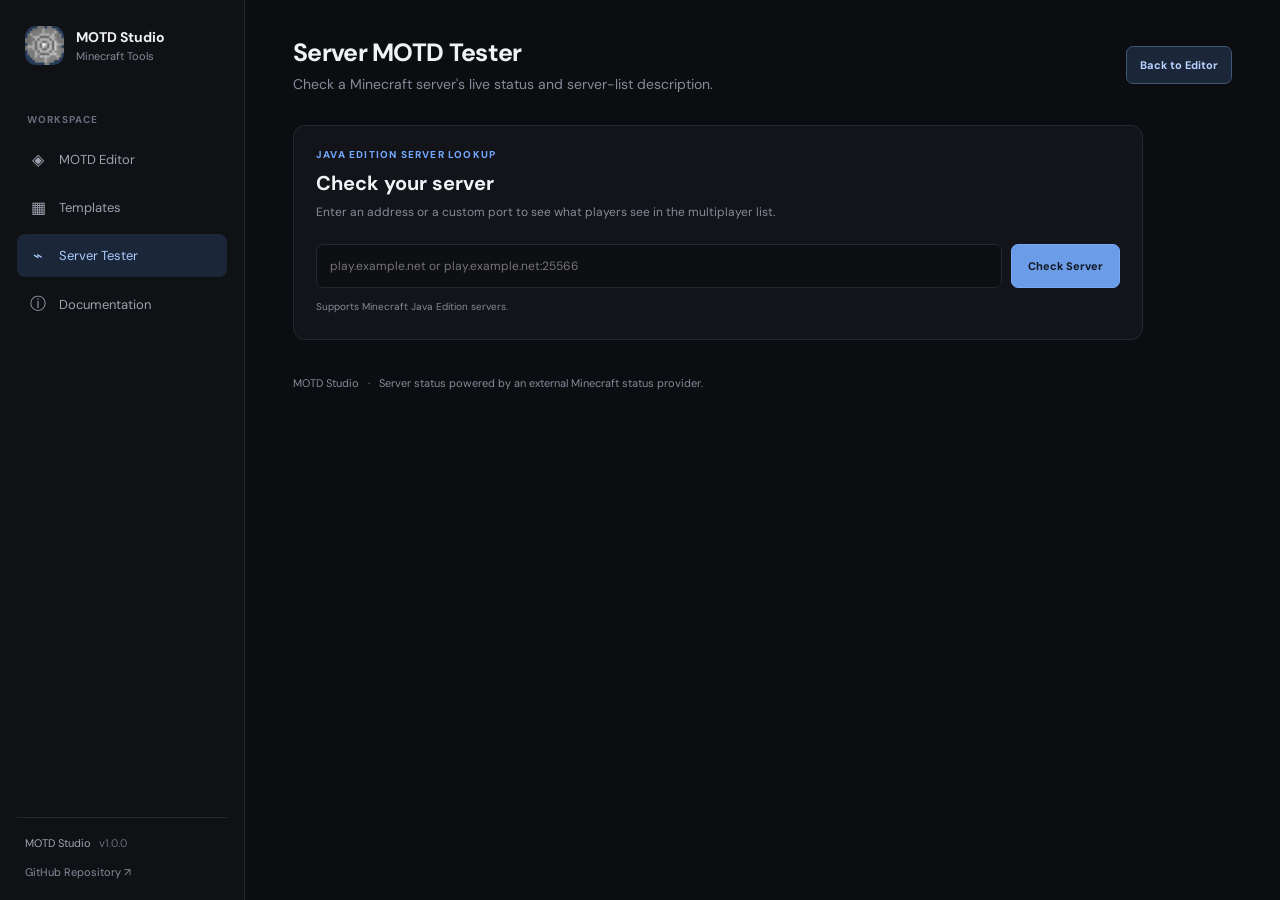
==== server-tester.html @ b9bab750 "Use animated logo GIF across website branding" ====
<!DOCTYPE html>
<html lang="en">
<head>
    <meta charset="UTF-8">
    <meta name="viewport" content="width=device-width, initial-scale=1.0">
    <meta name="theme-color" content="#0c0d10">
    <link rel="icon" type="image/gif" href="/assets/icons/logo.gif">
    <title>Server MOTD Tester | MOTD Studio</title>
    <meta name="description" content="Check a Minecraft server's live status, MOTD, players, and version.">
    <link rel="stylesheet" href="css/main.css">
    <link rel="stylesheet" href="css/sidebar.css">
    <link rel="stylesheet" href="css/server-tester.css">
</head>
<body>
<div class="app">
    <aside class="sidebar">
        <div class="brand"><img class="brand-icon" src="/assets/icons/logo.gif" alt="MOTD Studio logo" width="39" height="39"><div class="brand-text"><h2>MOTD Studio</h2><span>Minecraft Tools</span></div></div>
        <div class="nav-label">WORKSPACE</div>
        <nav class="navigation">
            <a href="/" class="nav-item"><span class="nav-icon">◈</span>MOTD Editor</a>
            <a href="/templates" class="nav-item"><span class="nav-icon">▦</span>Templates</a>
            <a href="/server-tester" class="nav-item active" aria-current="page"><span class="nav-icon">⌁</span>Server Tester</a>
            <a href="https://github.com/Hmr-Abood/MOTD-Studio#readme" class="nav-item" target="_blank" rel="noopener noreferrer"><span class="nav-icon">ⓘ</span>Documentation</a>
        </nav>
        <div class="sidebar-bottom"><div class="version">MOTD Studio <span>v1.0.0</span></div><a href="https://github.com/Hmr-Abood/MOTD-Studio" target="_blank" rel="noopener noreferrer">GitHub Repository ↗</a></div>
    </aside>
    <main class="main tester-main">
        <header class="topbar">
            <div><h1>Server MOTD Tester</h1><p>Check a Minecraft server's live status and server-list description.</p></div>
            <a class="tester-back" href="/">Back to Editor</a>
        </header>
        <section class="panel tester-search-panel">
            <div class="tester-heading"><span class="eyebrow">JAVA EDITION SERVER LOOKUP</span><h2>Check your server</h2><p>Enter an address or a custom port to see what players see in the multiplayer list.</p></div>
            <form id="server-lookup-form" class="server-lookup-form">
                <label class="sr-only" for="server-address">Server address</label>
                <input id="server-address" name="address" type="text" maxlength="260" placeholder="play.example.net or play.example.net:25566" autocomplete="url" required>
                <button type="submit" id="server-lookup-button">Check Server</button>
            </form>
            <p class="tester-status" id="tester-status" role="status" aria-live="polite">Supports Minecraft Java Edition servers.</p>
        </section>
        <section class="panel server-result" id="server-result" hidden aria-live="polite">
            <div class="server-result-heading">
                <div><span class="eyebrow">SERVER STATUS</span><h2 id="result-hostname">Server</h2></div>
                <span class="server-state" id="server-state">Checking</span>
            </div>
            <div class="server-preview">
                <div class="result-icon"><img id="result-icon" alt="Server icon" hidden><span id="result-icon-fallback">M</span></div>
                <div class="result-motd" id="result-motd"><p>No MOTD available.</p></div>
                <div class="result-players"><strong id="result-player-count">—</strong><span>PLAYERS</span></div>
            </div>
            <div class="server-details">
                <div><span>VERSION</span><strong id="result-version">—</strong></div>
                <div><span>SOFTWARE</span><strong id="result-software">—</strong></div>
                <div><span>ADDRESS</span><strong id="result-address">—</strong></div>
            </div>
            <div class="tester-actions"><a href="/" target="_top" id="open-motd-editor" class="tester-edit-link">Open MOTD Editor</a><button type="button" id="test-again-button">Check Again</button></div>
        </section>
        <footer>MOTD Studio <span>·</span> Server status powered by an external Minecraft status provider.</footer>
    </main>
</div>
<script type="module" src="js/server-tester.js"></script>
</body>
</html>
---- css/main.css ----
@import url('https://fonts.googleapis.com/css2?family=DM+Sans:wght@400;500;600;700;800&display=swap');

:root {
    --background: #0c0d10;
    --surface: #121419;
    --surface-light: #181b22;
    --border: #252832;
    --text: #f1f2f5;
    --muted: #858b98;
    --accent: #72a7ff;
    --accent-hover: #8bb7ff;
    --radius: 12px;
}


@font-face {
    font-family: "Minecraft";
    src: url("../assets/fonts/Minecraft.ttf") format("truetype");
    font-display: swap;
}

.server-info {
    font-family: "Minecraft", monospace;
}

* {
    box-sizing: border-box;
    margin: 0;
    padding: 0;
}

body {
    min-height: 100vh;
    background: var(--background);
    color: var(--text);
    font-family: 'DM Sans', sans-serif;
    font-size: 14px;
}

button, input {
    font: inherit;
}

button {
    cursor: pointer;
}

a {
    color: inherit;
    text-decoration: none;
}

.app {
    display: flex;
    min-height: 100vh;
}

.main {
    flex: 1;
    min-width: 0;
    padding: 36px 48px 24px;
}

.topbar {
    display: flex;
    justify-content: space-between;
    align-items: center;
    gap: 20px;
    margin-bottom: 32px;
}

.topbar h1 {
    font-size: 25px;
    font-weight: 700;
    letter-spacing: -0.7px;
}

.topbar p,
.panel-header p {
    color: var(--muted);
    margin-top: 6px;
}

.save-status {
    display: flex;
    align-items: center;
    gap: 9px;
    color: var(--muted);
    font-size: 12px;
}

.status-dot {
    width: 7px;
    height: 7px;
    border-radius: 50%;
    background: #53c98b;
}

.content {
    display: grid;
    grid-template-columns: minmax(0, 1.1fr) minmax(340px, 0.9fr);
    align-items: start;
    gap: 22px;
}

.panel {
    min-width: 0;
    background: var(--surface);
    border: 1px solid var(--border);
    border-radius: var(--radius);
    padding: 22px;
}

.panel-header {
    display: flex;
    justify-content: space-between;
    align-items: flex-start;
    gap: 12px;
    margin-bottom: 24px;
}

.panel-header h2 {
    font-size: 16px;
    font-weight: 700;
}

.panel-header p {
    font-size: 12px;
}

footer {
    margin-top: 36px;
    color: var(--muted);
    font-size: 11px;
}

footer span {
    margin: 0 6px;
}

@media (max-width: 1050px) {
    .main {
        padding: 28px;
    }

    .content {
        grid-template-columns: 1fr;
    }
}

@media (max-width: 600px) {
    .main {
        padding: 22px 15px;
    }

    .topbar {
        align-items: flex-start;
        flex-direction: column;
    }

    .panel {
        padding: 17px;
    }
}


/* Template gallery */
.templates-panel {
    grid-column: 1 / -1;
    scroll-margin-top: 24px;
}

.template-toolbar {
    display: flex;
    flex-wrap: wrap;
    align-items: center;
    justify-content: space-between;
    gap: 14px;
    margin-bottom: 18px;
}

.template-toolbar input {
    flex: 1 1 190px;
    min-width: 0;
    height: 38px;
    padding: 0 11px;
    border: 1px solid var(--border);
    border-radius: 7px;
    outline: none;
    background: #0d0f13;
    color: var(--text);
    font-size: 12px;
}

.template-toolbar input:focus {
    border-color: var(--accent);
}

.template-filters {
    display: flex;
    flex-wrap: wrap;
    gap: 6px;
}

.template-filter {
    padding: 7px 10px;
    border: 1px solid var(--border);
    border-radius: 6px;
    background: transparent;
    color: var(--muted);
    font-size: 10px;
}

.template-filter:hover,
.template-filter.active {
    border-color: #405675;
    background: #1b2638;
    color: #b8d2ff;
}

.template-grid {
    display: grid;
    grid-template-columns: repeat(auto-fit, minmax(220px, 1fr));
    gap: 12px;
}

.template-card {
    min-width: 0;
    padding: 14px;
    border: 1px solid var(--border);
    border-radius: 8px;
    background: #0e1015;
}

.template-card-top {
    display: flex;
    align-items: center;
    justify-content: space-between;
    gap: 8px;
    margin-bottom: 12px;
}

.template-card h3 {
    font-size: 12px;
    font-weight: 700;
}

.template-category {
    color: var(--muted);
    font-size: 9px;
}

.template-mockup {
    min-height: 58px;
    display: flex;
    flex-direction: column;
    justify-content: center;
    gap: 5px;
    overflow: hidden;
    padding: 10px;
    border: 1px solid #292d36;
    border-radius: 6px;
    background: #08090b;
    font-family: "Minecraft", monospace;
    font-size: 11px;
    white-space: pre;
}

.template-description {
    min-height: 30px;
    margin: 10px 0 12px;
    color: var(--muted);
    font-size: 10px;
    line-height: 1.5;
}

.template-apply {
    width: 100%;
    padding: 9px 10px;
    border: 1px solid #405675;
    border-radius: 6px;
    background: #1b2638;
    color: #b8d2ff;
    font-size: 10px;
    font-weight: 700;
}

.template-apply:hover {
    background: #263750;
}

.templates-loading,
.templates-empty {
    grid-column: 1 / -1;
    padding: 22px 0;
    color: var(--muted);
    font-size: 12px;
    text-align: center;
}
---- css/sidebar.css ----
.sidebar {
    width: 245px;
    flex-shrink: 0;
    display: flex;
    flex-direction: column;
    min-height: 100vh;
    padding: 26px 17px 20px;
    background: #101115;
    border-right: 1px solid var(--border);
}

.brand {
    display: flex;
    align-items: center;
    gap: 12px;
    padding: 0 8px;
    margin-bottom: 48px;
}

.brand-icon {
    width: 39px;
    height: 39px;
    display: grid;
    place-items: center;
    border-radius: 11px;
    background: #253a59;
    color: #a9ccff;
    font-size: 20px;
    font-weight: 800;
}

.brand-text h2 {
    font-size: 14px;
    font-weight: 700;
}

.brand-text span {
    display: block;
    margin-top: 3px;
    color: var(--muted);
    font-size: 11px;
}

.nav-label {
    padding: 0 10px;
    margin-bottom: 12px;
    color: #686e7b;
    font-size: 10px;
    font-weight: 700;
    letter-spacing: 1px;
}

.navigation {
    display: flex;
    flex-direction: column;
    gap: 5px;
}

.nav-item {
    display: flex;
    align-items: center;
    gap: 12px;
    padding: 11px 12px;
    border-radius: 8px;
    color: #9da2ae;
    font-size: 13px;
    transition: background 0.2s, color 0.2s;
}

.nav-item:hover {
    background: var(--surface-light);
    color: var(--text);
}

.nav-item.active {
    background: #1b2638;
    color: #a9ccff;
}

.nav-icon {
    width: 18px;
    text-align: center;
    font-size: 16px;
}

.sidebar-bottom {
    margin-top: auto;
    padding: 18px 8px 0;
    border-top: 1px solid var(--border);
}

.version {
    margin-bottom: 12px;
    color: #a1a5af;
    font-size: 11px;
}

.version span {
    margin-left: 5px;
    color: #656b77;
}

.sidebar-bottom a {
    color: var(--muted);
    font-size: 11px;
}

.sidebar-bottom a:hover {
    color: var(--text);
}

@media (max-width: 700px) {
    .sidebar {
        width: 65px;
        padding: 20px 8px;
    }

    .brand {
        justify-content: center;
        padding: 0;
        margin-bottom: 35px;
    }

    .brand-text,
    .nav-label,
    .sidebar-bottom {
        display: none;
    }

    .nav-item {
        justify-content: center;
        padding: 12px 0;
        font-size: 0;
    }

    .nav-icon {
        font-size: 19px;
    }
}


.nav-item[aria-disabled="true"] {
    opacity: 0.45;
    cursor: not-allowed;
}

/* Keep app navigation clickable above page content. */
.navigation { position:relative; z-index:20; }
.navigation .nav-item { position:relative; z-index:21; pointer-events:auto; }
---- css/server-tester.css ----
.tester-main { max-width: 1250px; }
.tester-back, .tester-edit-link { display:inline-flex; align-items:center; justify-content:center; min-height:38px; padding:0 13px; border:1px solid #405675; border-radius:7px; background:#1b2638; color:#b8d2ff; font-size:11px; font-weight:700; }
.tester-search-panel { max-width:850px; }
.eyebrow { display:block; margin-bottom:9px; color:var(--accent); font-size:10px; font-weight:800; letter-spacing:1.2px; }
.tester-heading h2 { font-size:20px; }
.tester-heading p { margin-top:7px; color:var(--muted); font-size:12px; line-height:1.6; }
.server-lookup-form { display:flex; gap:9px; margin-top:22px; }
.server-lookup-form input { flex:1; min-width:0; height:44px; padding:0 13px; border:1px solid var(--border); border-radius:7px; outline:none; background:#0d0f13; color:var(--text); font:inherit; font-size:12px; }
.server-lookup-form input:focus { border-color:var(--accent); }
.server-lookup-form button, .tester-actions button { min-height:44px; padding:0 16px; border:1px solid #78a9f5; border-radius:7px; background:#6b9ce8; color:#101722; font-size:11px; font-weight:700; }
.server-lookup-form button:disabled { opacity:.6; cursor:wait; }
.tester-status { min-height:17px; margin-top:12px; color:var(--muted); font-size:10px; }
.server-result { max-width:850px; margin-top:18px; }
.server-result-heading { display:flex; align-items:center; justify-content:space-between; gap:12px; margin-bottom:18px; }
.server-result-heading h2 { font-size:17px; overflow-wrap:anywhere; }
.server-state { padding:6px 10px; border:1px solid var(--border); border-radius:6px; color:var(--muted); font-size:10px; font-weight:800; }
.server-state.is-online { border-color:#285c43; background:#12251b; color:#83d6a7; }
.server-state.is-offline { border-color:#633838; background:#281719; color:#e89a9a; }
.server-preview { display:flex; align-items:center; gap:13px; min-height:92px; padding:12px; border:2px solid #a0a0a0; background:#000; font-family:"Minecraft",monospace; }
.result-icon { display:grid; flex:0 0 64px; width:64px; height:64px; place-items:center; overflow:hidden; background:#151515; color:#a9ccff; font-family:Arial,sans-serif; font-size:25px; }
.result-icon img { width:100%; height:100%; object-fit:cover; image-rendering:pixelated; }
.result-motd { flex:1; min-width:0; overflow:hidden; color:#fff; font-size:12px; line-height:1.6; }
.result-motd p { overflow-wrap:anywhere; }
.result-players { display:flex; flex-direction:column; gap:4px; align-items:flex-end; color:#bdbdbd; white-space:nowrap; }
.result-players strong { font-size:12px; }
.result-players span { color:#777; font:700 8px Arial,sans-serif; letter-spacing:.7px; }
.server-details { display:grid; grid-template-columns:repeat(3,minmax(0,1fr)); gap:10px; margin-top:16px; }
.server-details div { min-width:0; padding:12px; border:1px solid var(--border); border-radius:7px; background:#0d0f13; }
.server-details span { display:block; margin-bottom:7px; color:var(--muted); font-size:9px; font-weight:700; letter-spacing:.7px; }
.server-details strong { display:block; overflow-wrap:anywhere; color:var(--text); font-size:11px; }
.tester-actions { display:flex; align-items:center; justify-content:flex-end; gap:9px; margin-top:17px; }
.tester-actions button { min-height:36px; }
.tester-actions .tester-edit-link { min-height:36px; }
.sr-only { position:absolute; width:1px; height:1px; padding:0; margin:-1px; overflow:hidden; clip:rect(0,0,0,0); white-space:nowrap; border:0; }
@media(max-width:600px) { .server-lookup-form { flex-direction:column; } .server-lookup-form button { width:100%; } .server-preview { gap:8px; padding:8px; } .result-icon { flex-basis:48px; width:48px; height:48px; } .result-motd { font-size:10px; } .result-players strong { font-size:10px; } .server-details { grid-template-columns:1fr; } .tester-actions { align-items:stretch; flex-direction:column; } .tester-actions a,.tester-actions button { width:100%; } }
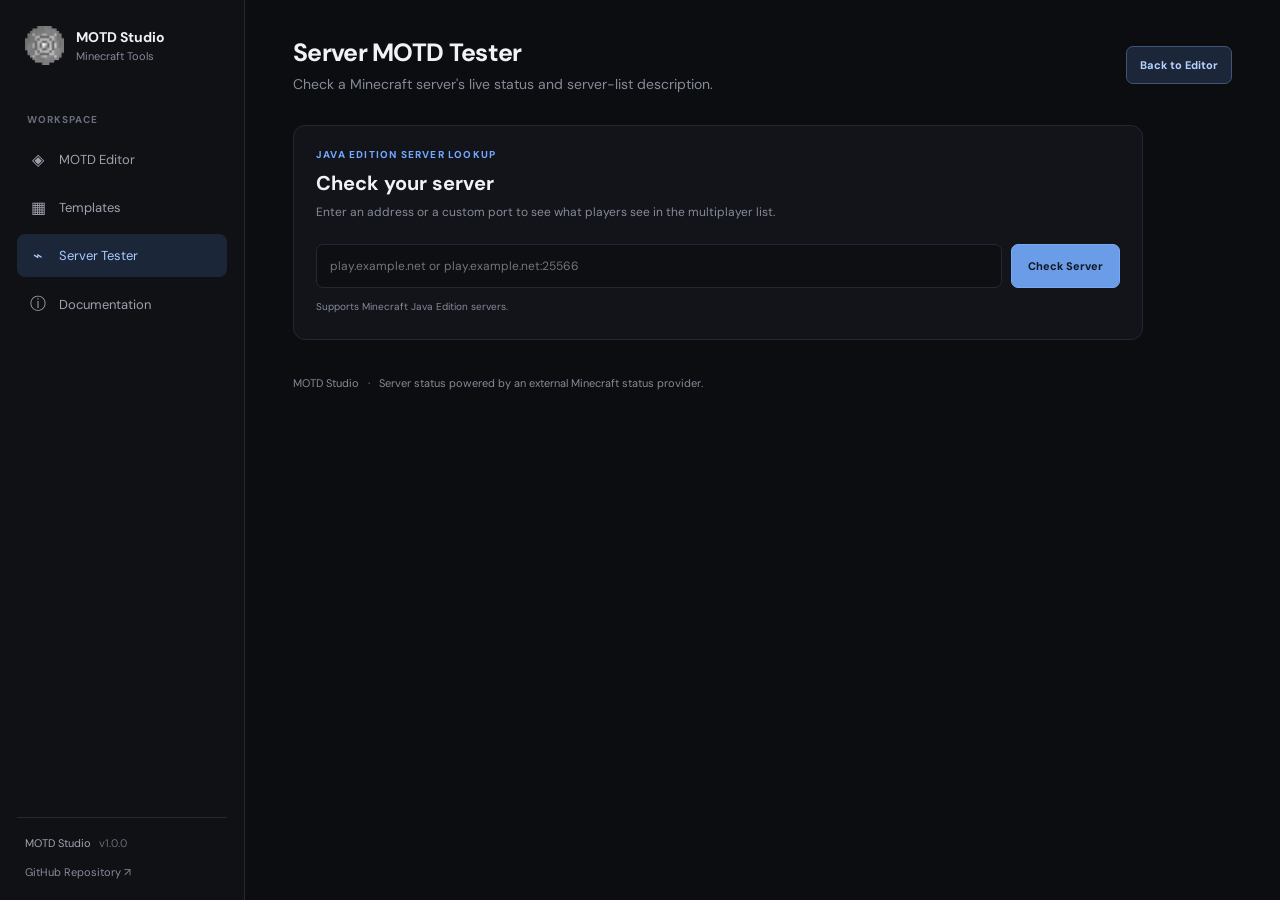
==== commit 2729264e: "Use brand logo across site and README" ====
--- a/server-tester.html
+++ b/server-tester.html
@@ -4,7 +4,8 @@
     <meta charset="UTF-8">
     <meta name="viewport" content="width=device-width, initial-scale=1.0">
     <meta name="theme-color" content="#0c0d10">
-    <link rel="icon" type="image/gif" href="/assets/icons/logo.gif">
+    <link rel="icon" type="image/gif" href="/assets/icons/logo.gif?v=2">
+    <link rel="shortcut icon" href="/assets/icons/logo.gif?v=2">
     <title>Server MOTD Tester | MOTD Studio</title>
     <meta name="description" content="Check a Minecraft server's live status, MOTD, players, and version.">
     <link rel="stylesheet" href="css/main.css">
@@ -14,7 +15,7 @@
 <body>
 <div class="app">
     <aside class="sidebar">
-        <div class="brand"><img class="brand-icon" src="/assets/icons/logo.gif" alt="MOTD Studio logo" width="39" height="39"><div class="brand-text"><h2>MOTD Studio</h2><span>Minecraft Tools</span></div></div>
+        <div class="brand"><img class="brand-icon" src="/assets/icons/logo.gif?v=2" alt="MOTD Studio logo" width="39" height="39"><div class="brand-text"><h2>MOTD Studio</h2><span>Minecraft Tools</span></div></div>
         <div class="nav-label">WORKSPACE</div>
         <nav class="navigation">
             <a href="/" class="nav-item"><span class="nav-icon">◈</span>MOTD Editor</a>
--- a/css/sidebar.css
+++ b/css/sidebar.css
@@ -19,15 +19,12 @@
 }
 
 .brand-icon {
+    display: block;
     width: 39px;
     height: 39px;
-    display: grid;
-    place-items: center;
-    border-radius: 11px;
-    background: #253a59;
-    color: #a9ccff;
-    font-size: 20px;
-    font-weight: 800;
+    flex: 0 0 39px;
+    object-fit: contain;
+    border-radius: 9px;
 }
 
 .brand-text h2 {
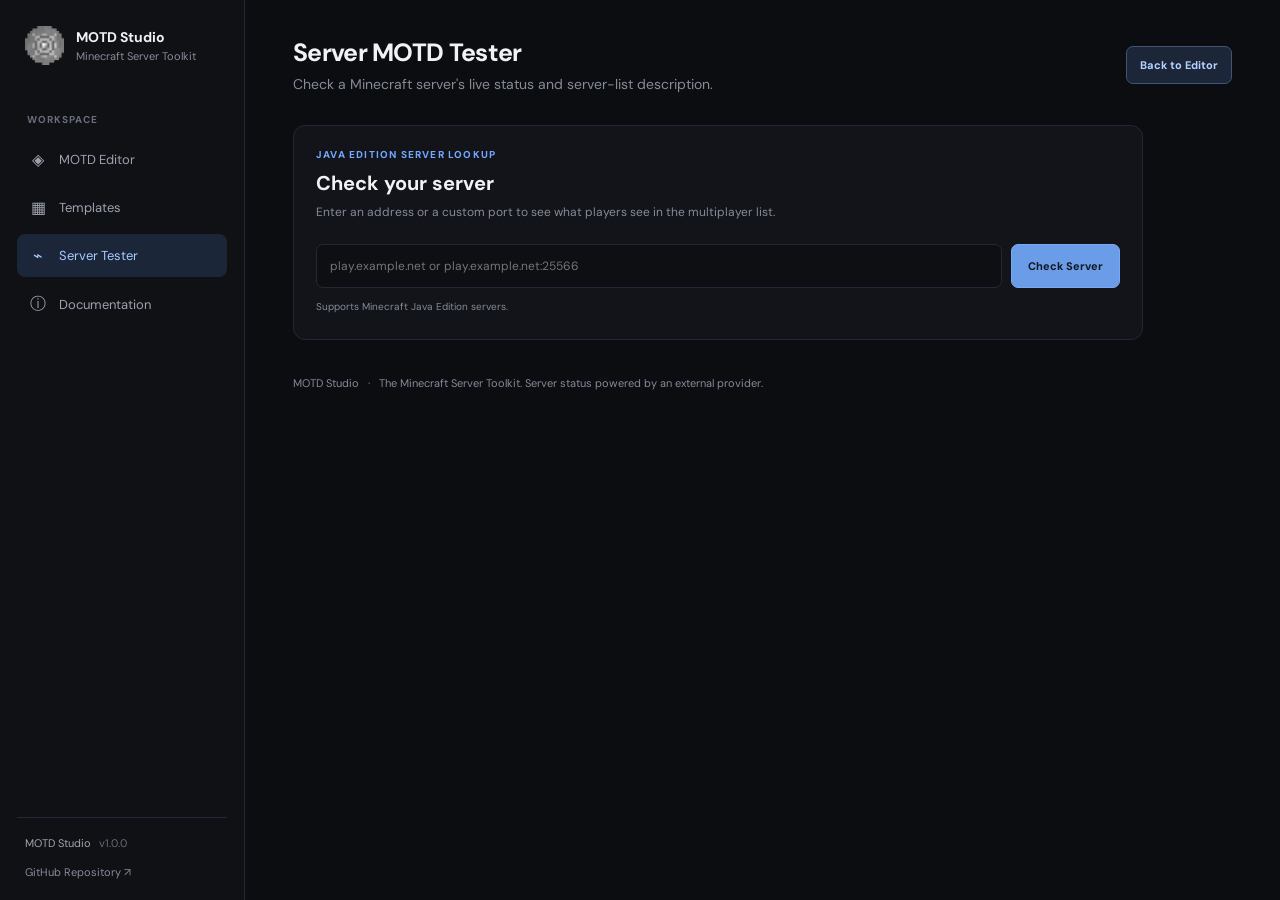
==== commit 91770c02: "Update MOTD Studio toolkit branding" ====
--- a/server-tester.html
+++ b/server-tester.html
@@ -7,7 +7,7 @@
     <link rel="icon" type="image/gif" href="/assets/icons/logo.gif?v=2">
     <link rel="shortcut icon" href="/assets/icons/logo.gif?v=2">
     <title>Server MOTD Tester | MOTD Studio</title>
-    <meta name="description" content="Check a Minecraft server's live status, MOTD, players, and version.">
+    <meta name="description" content="Test Minecraft Java servers with MOTD Studio, the Minecraft Server Toolkit. Check status, MOTD, players, and version.">
     <link rel="stylesheet" href="css/main.css">
     <link rel="stylesheet" href="css/sidebar.css">
     <link rel="stylesheet" href="css/server-tester.css">
@@ -15,7 +15,7 @@
 <body>
 <div class="app">
     <aside class="sidebar">
-        <div class="brand"><img class="brand-icon" src="/assets/icons/logo.gif?v=2" alt="MOTD Studio logo" width="39" height="39"><div class="brand-text"><h2>MOTD Studio</h2><span>Minecraft Tools</span></div></div>
+        <div class="brand"><img class="brand-icon" src="/assets/icons/logo.gif?v=2" alt="MOTD Studio logo" width="39" height="39"><div class="brand-text"><h2>MOTD Studio</h2><span>Minecraft Server Toolkit</span></div></div>
         <div class="nav-label">WORKSPACE</div>
         <nav class="navigation">
             <a href="/" class="nav-item"><span class="nav-icon">◈</span>MOTD Editor</a>
@@ -54,9 +54,9 @@
                 <div><span>SOFTWARE</span><strong id="result-software">—</strong></div>
                 <div><span>ADDRESS</span><strong id="result-address">—</strong></div>
             </div>
-            <div class="tester-actions"><a href="/" target="_top" id="open-motd-editor" class="tester-edit-link">Open MOTD Editor</a><button type="button" id="test-again-button">Check Again</button></div>
+            <div class="tester-actions"><button type="button" id="test-again-button">Check Again</button></div>
         </section>
-        <footer>MOTD Studio <span>·</span> Server status powered by an external Minecraft status provider.</footer>
+        <footer>MOTD Studio <span>·</span> The Minecraft Server Toolkit. Server status powered by an external provider.</footer>
     </main>
 </div>
 <script type="module" src="js/server-tester.js"></script>
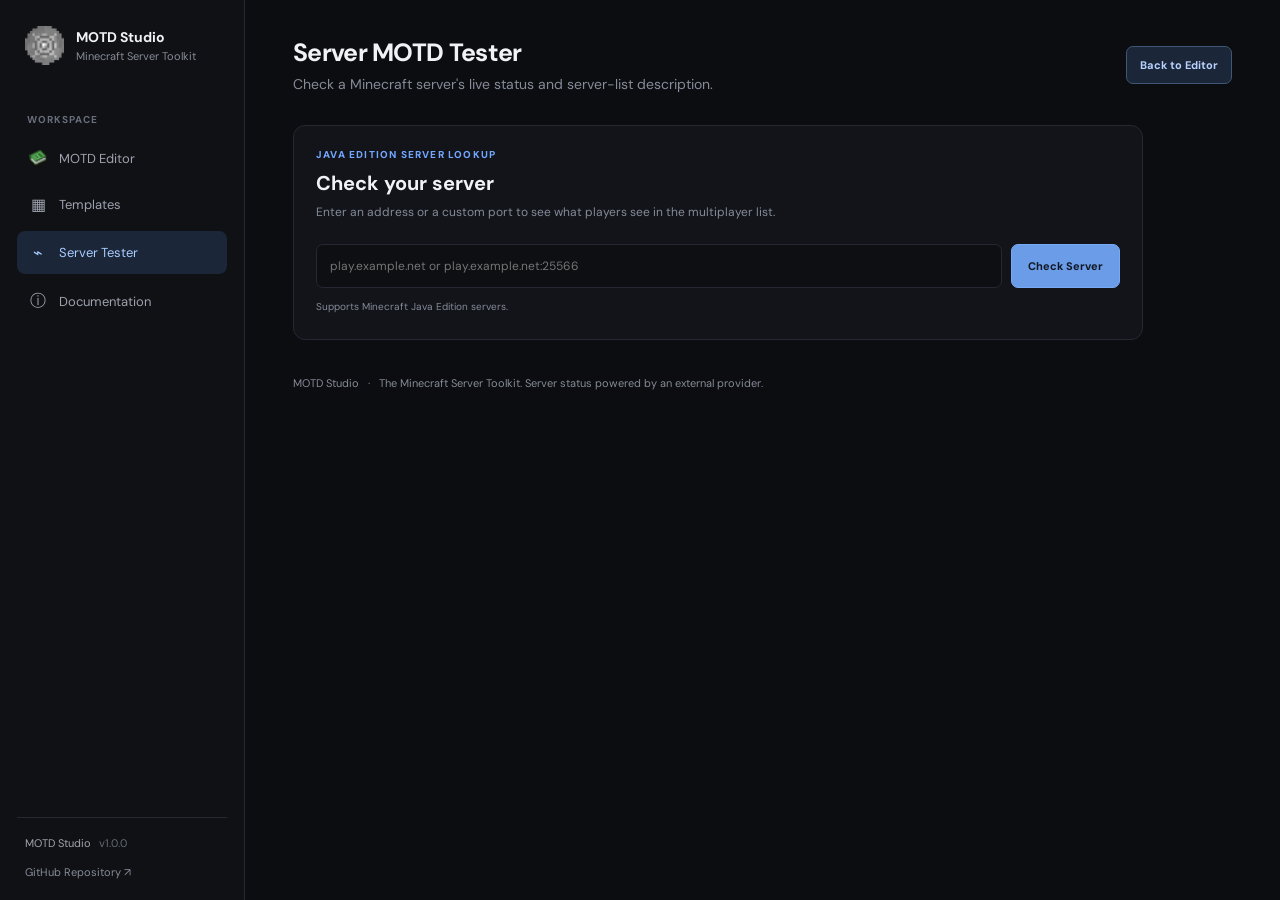
==== commit 54e6c2a6: "Use knowledge book image for MOTD Editor sidebar icon" ====
--- a/server-tester.html
+++ b/server-tester.html
@@ -18,7 +18,7 @@
         <div class="brand"><img class="brand-icon" src="/assets/icons/logo.gif?v=2" alt="MOTD Studio logo" width="39" height="39"><div class="brand-text"><h2>MOTD Studio</h2><span>Minecraft Server Toolkit</span></div></div>
         <div class="nav-label">WORKSPACE</div>
         <nav class="navigation">
-            <a href="/" class="nav-item"><span class="nav-icon">◈</span>MOTD Editor</a>
+            <a href="/" class="nav-item"><img class="nav-icon nav-icon-image" src="/assets/icons/knowledge-book.png" alt="" aria-hidden="true">MOTD Editor</a>
             <a href="/templates" class="nav-item"><span class="nav-icon">▦</span>Templates</a>
             <a href="/server-tester" class="nav-item active" aria-current="page"><span class="nav-icon">⌁</span>Server Tester</a>
             <a href="https://github.com/Hmr-Abood/MOTD-Studio#readme" class="nav-item" target="_blank" rel="noopener noreferrer"><span class="nav-icon">ⓘ</span>Documentation</a>
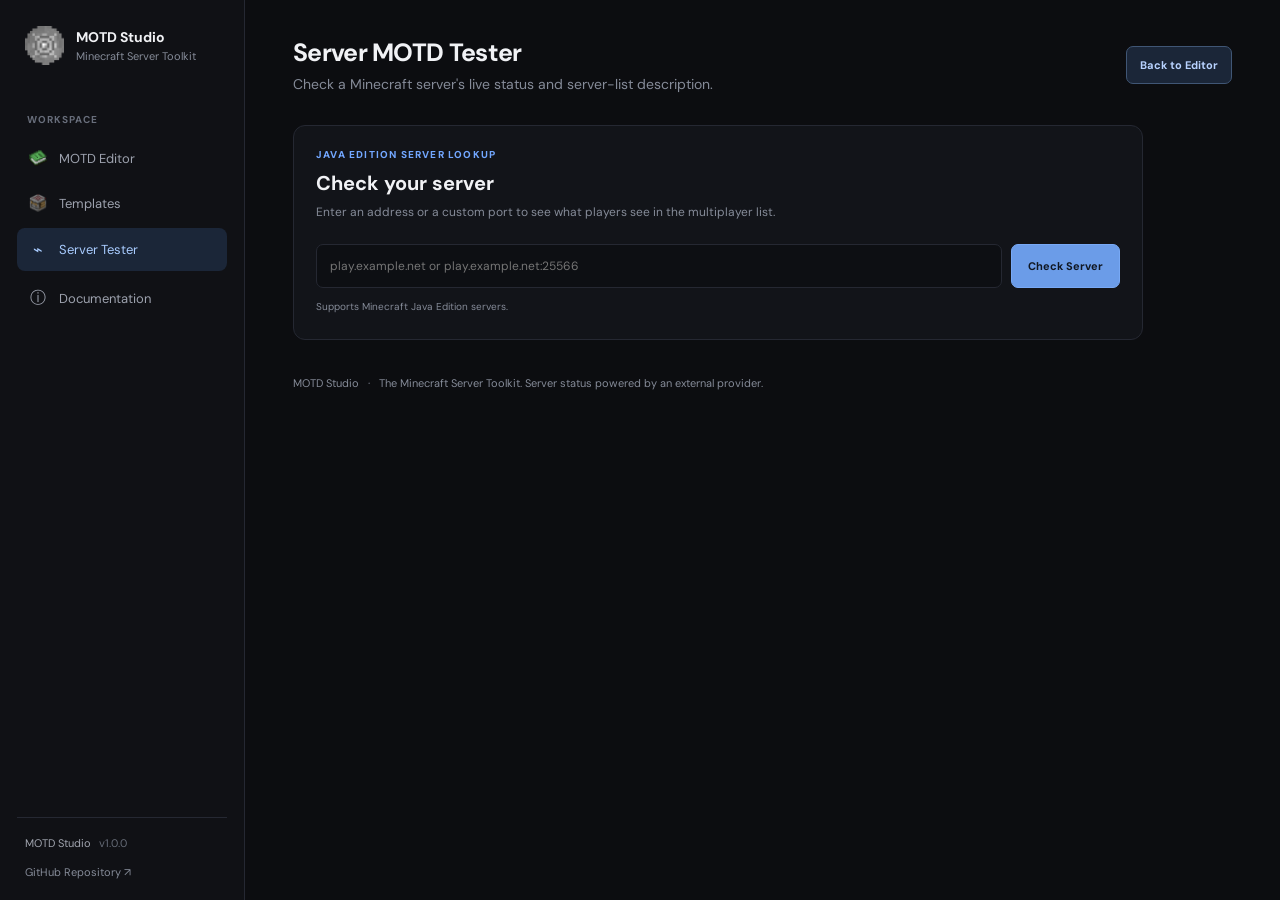
==== commit 6b18b4c4: "Use image assets for sidebar navigation icons" ====
--- a/server-tester.html
+++ b/server-tester.html
@@ -18,8 +18,8 @@
         <div class="brand"><img class="brand-icon" src="/assets/icons/logo.gif?v=2" alt="MOTD Studio logo" width="39" height="39"><div class="brand-text"><h2>MOTD Studio</h2><span>Minecraft Server Toolkit</span></div></div>
         <div class="nav-label">WORKSPACE</div>
         <nav class="navigation">
-            <a href="/" class="nav-item"><img class="nav-icon nav-icon-image" src="/assets/icons/knowledge-book.png" alt="" aria-hidden="true">MOTD Editor</a>
-            <a href="/templates" class="nav-item"><span class="nav-icon">▦</span>Templates</a>
+            <a href="/" class="nav-item"><img class="nav-icon nav-icon-image" src="/assets/icons/knowledge-book.png?v=3" alt="" aria-hidden="true">MOTD Editor</a>
+            <a href="/templates" class="nav-item"><img class="nav-icon nav-icon-image" src="/assets/icons/crafter.png?v=1" alt="" aria-hidden="true">Templates</a>
             <a href="/server-tester" class="nav-item active" aria-current="page"><span class="nav-icon">⌁</span>Server Tester</a>
             <a href="https://github.com/Hmr-Abood/MOTD-Studio#readme" class="nav-item" target="_blank" rel="noopener noreferrer"><span class="nav-icon">ⓘ</span>Documentation</a>
         </nav>
--- a/css/sidebar.css
+++ b/css/sidebar.css
@@ -81,6 +81,17 @@
     font-size: 16px;
 }
 
+.nav-icon-image {
+    display: block;
+    width: 18px;
+    min-width: 18px;
+    height: 18px;
+    flex: 0 0 18px;
+    object-fit: contain;
+    visibility: visible;
+    opacity: 1;
+}
+
 .sidebar-bottom {
     margin-top: auto;
     padding: 18px 8px 0;
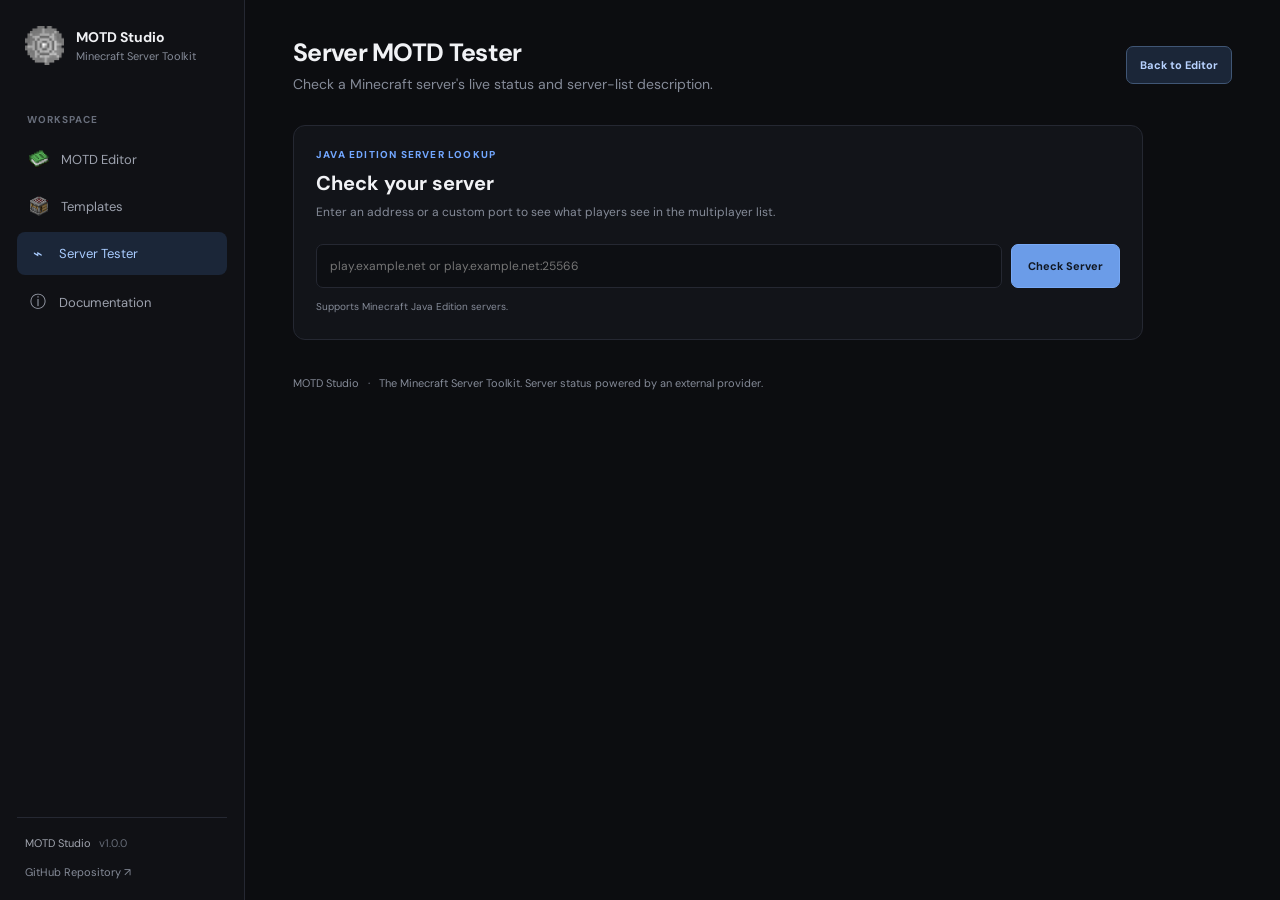
==== commit 7747026a: "Fix sidebar icon refresh and prevent stale page caching" ====
--- a/server-tester.html
+++ b/server-tester.html
@@ -9,7 +9,7 @@
     <title>Server MOTD Tester | MOTD Studio</title>
     <meta name="description" content="Test Minecraft Java servers with MOTD Studio, the Minecraft Server Toolkit. Check status, MOTD, players, and version.">
     <link rel="stylesheet" href="css/main.css">
-    <link rel="stylesheet" href="css/sidebar.css">
+    <link rel="stylesheet" href="css/sidebar.css?v=4">
     <link rel="stylesheet" href="css/server-tester.css">
 </head>
 <body>
@@ -18,8 +18,8 @@
         <div class="brand"><img class="brand-icon" src="/assets/icons/logo.gif?v=2" alt="MOTD Studio logo" width="39" height="39"><div class="brand-text"><h2>MOTD Studio</h2><span>Minecraft Server Toolkit</span></div></div>
         <div class="nav-label">WORKSPACE</div>
         <nav class="navigation">
-            <a href="/" class="nav-item"><img class="nav-icon nav-icon-image" src="/assets/icons/knowledge-book.png?v=3" alt="" aria-hidden="true">MOTD Editor</a>
-            <a href="/templates" class="nav-item"><img class="nav-icon nav-icon-image" src="/assets/icons/crafter.png?v=1" alt="" aria-hidden="true">Templates</a>
+            <a href="/" class="nav-item"><img class="nav-icon nav-icon-image" src="/assets/icons/knowledge-book.png?v=4" alt="" aria-hidden="true">MOTD Editor</a>
+            <a href="/templates" class="nav-item"><img class="nav-icon nav-icon-image" src="/assets/icons/crafter.png?v=2" alt="" aria-hidden="true">Templates</a>
             <a href="/server-tester" class="nav-item active" aria-current="page"><span class="nav-icon">⌁</span>Server Tester</a>
             <a href="https://github.com/Hmr-Abood/MOTD-Studio#readme" class="nav-item" target="_blank" rel="noopener noreferrer"><span class="nav-icon">ⓘ</span>Documentation</a>
         </nav>
--- a/css/sidebar.css
+++ b/css/sidebar.css
@@ -82,12 +82,13 @@
 }
 
 .nav-icon-image {
-    display: block;
-    width: 18px;
-    min-width: 18px;
-    height: 18px;
-    flex: 0 0 18px;
+    display: inline-block;
+    width: 20px;
+    min-width: 20px;
+    height: 20px;
+    flex: 0 0 20px;
     object-fit: contain;
+    vertical-align: middle;
     visibility: visible;
     opacity: 1;
 }
